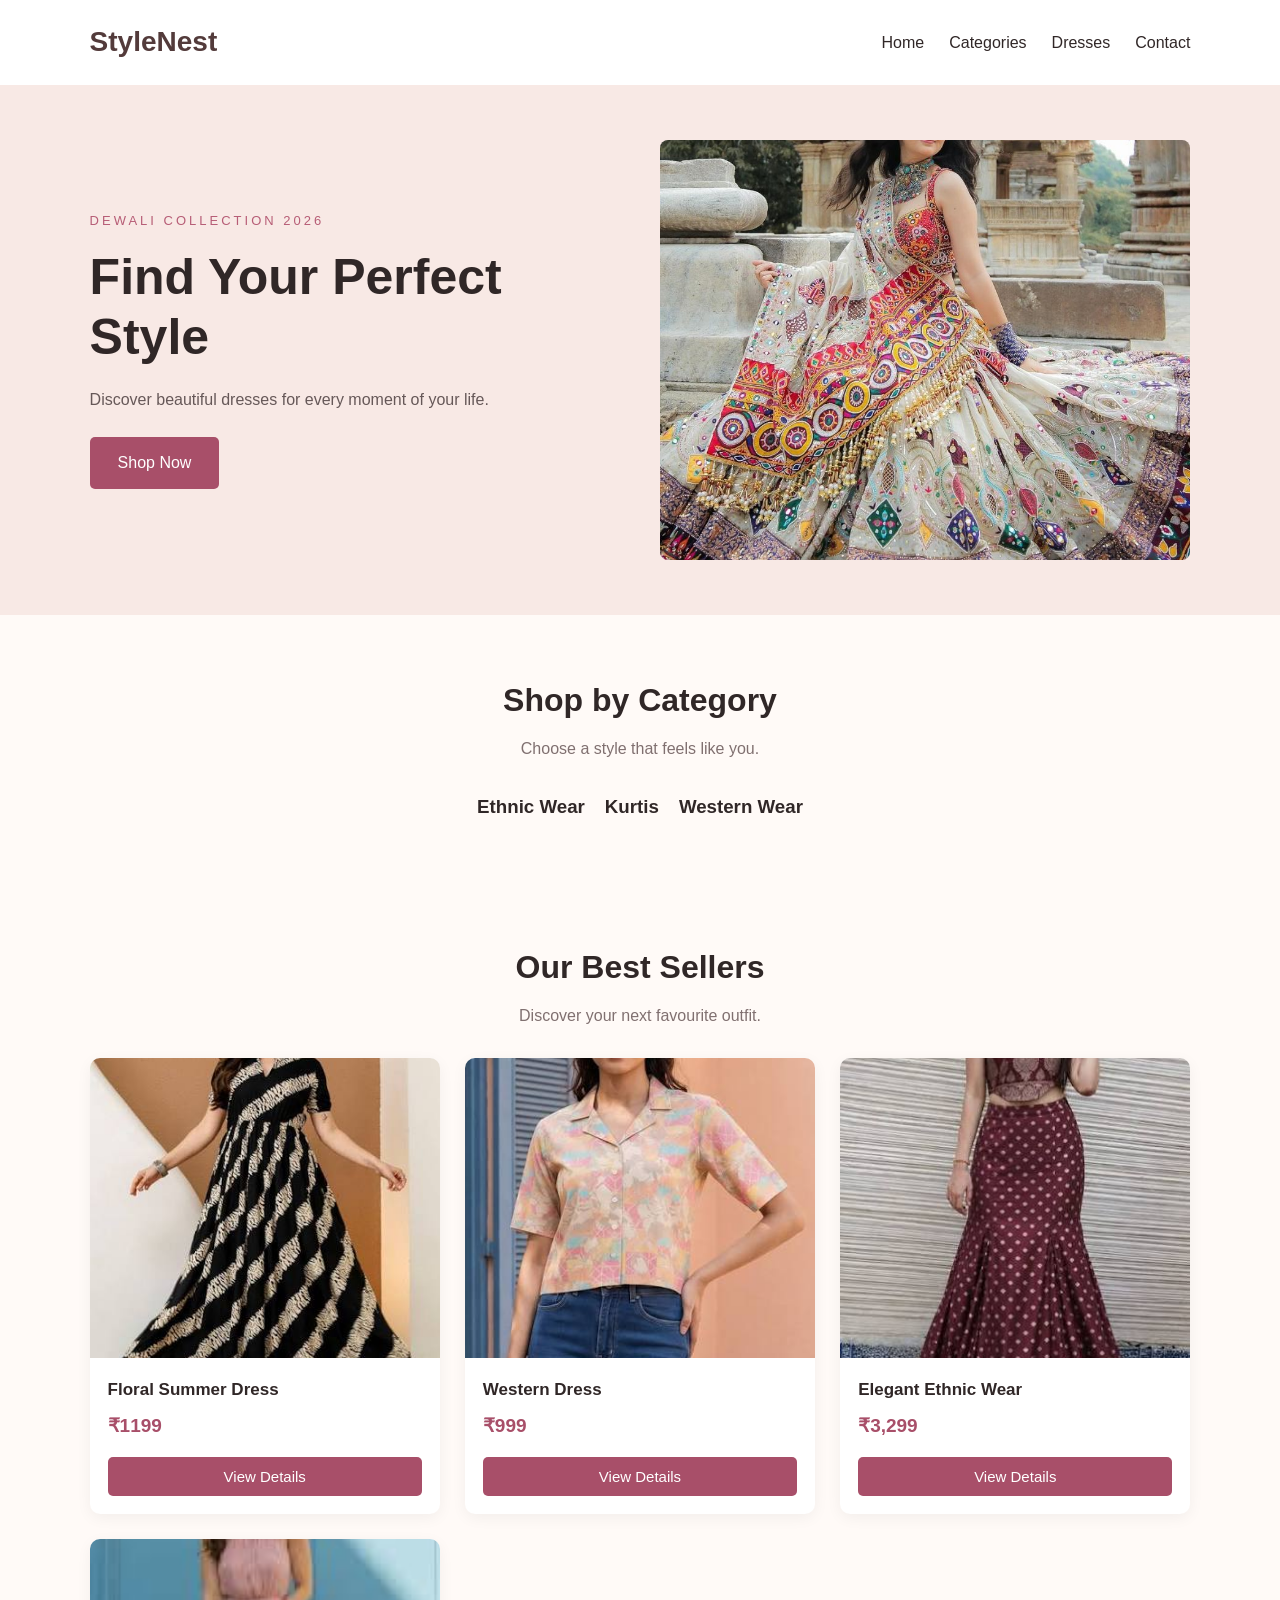
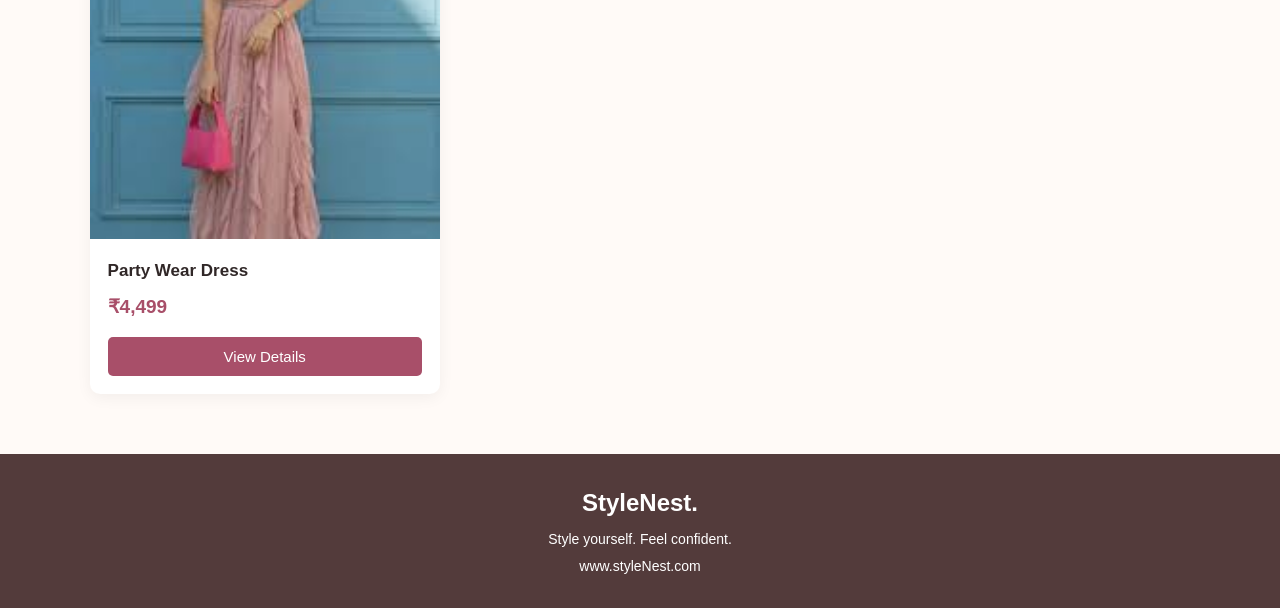
==== index.html @ 98190df2 "Initial Style Nest project" ====
<!DOCTYPE html>
<html lang="en">

<head>
    <meta charset="UTF-8">

    <meta name="viewport" content="width=device-width, initial-scale=1.0">

    <title>StyleNest | Women's Fashion</title>

    <link rel="stylesheet" href="style.css">
</head>

<body>

   
    <header>
        <nav class="navbar">

            <h2 class="logo">StyleNest</h2>

            <ul class="nav-links">
                <li><a href="#home">Home</a></li>
                <li><a href="#categories">Categories</a></li>
                <li><a href="#products">Dresses</a></li>
                <li><a href="#contact">Contact</a></li>
            </ul>

           

        </nav>
    </header>


   
    <section class="hero" id="home">

        <div class="hero-content">

            <p class="subtitle">DEWALI COLLECTION 2026</p>

            <h1>Find Your Perfect Style</h1>

            <p>
                Discover beautiful dresses for every
                moment of your life.
            </p>

            <a href="#products" class="shop-btn">
                Shop Now
            </a>

        </div>

        <div class="hero-image">

            <img
                src="images/homeimg.jpg"
                alt="Women's Fashion Collection">

        </div>

    </section>


    
    <section class="categories" id="categories">

        <h2>Shop by Category</h2>

        <p class="section-desc">
            Choose a style that feels like you.
        </p>

        <div class="category-list">

            <div class="category1">
                <h3>Ethnic Wear</h3>
            </div>

            <div class="category2">
                <h3>Kurtis</h3>
            </div>

            <div class="category3">
                <h3>Western Wear</h3>
            </div>

        </div>

    </section>


   
    <section class="products" id="products">

        <h2>Our Best Sellers</h2>

        <p class="section-desc">
            Discover your next favourite outfit.
        </p>

        <div class="product-grid">

            <div class="product-card">

                <img
                    src="images/dress3.jpg"
                    alt="Floral Summer Dress">

                <div class="product-info">

                    <h3>Floral Summer Dress</h3>

                    <p class="price">₹1199</p>

                    <button class="add-btn">
                        View Details
                    </button>

                </div>
            </div>
            <div class="product-card">

                <img
                    src="images/dress4.jpg"
                    alt="Floral Summer Dress">

                <div class="product-info">

                    <h3>Western Dress</h3>

                    <p class="price">₹999</p>

                    <button class="add-btn">
                        View Details
                    </button>

                </div>


            </div>


            <div class="product-card">

                <img
                    src="images/dress1.jpg"    
                    alt="Elegant Ethnic Dress">

                <div class="product-info">

                    <h3>Elegant Ethnic Wear</h3>

                    <p class="price">₹3,299</p>

                    <button class="add-btn">
                        View Details
                    </button>

                </div>

            </div>


            <div class="product-card">

                <img
                    src="images/dress2.jpg"      
                    alt="Party Wear Dress">

                <div class="product-info">

                    <h3>Party Wear Dress</h3>

                    <p class="price">₹4,499</p>

                    <button class="add-btn">
                        View Details
                    </button>

                </div>

            </div>

        </div>

    </section>


   
    <footer id="contact">

        <h2>StyleNest.</h2>

        <p>Style yourself. Feel confident.</p>

       <p>www.styleNest.com</p>

    </footer>

</body>

</html>
---- style.css ----
/* STEP 1: Basic Settings */

* {
    margin: 0;
    padding: 0;
    box-sizing: border-box;
}

html {
    scroll-behavior: smooth;
}

body {
    font-family: Arial, sans-serif;
    background-color: #fffaf7;
    color: #302727;
    line-height: 1.6;
}


/* STEP 2: Navigation Bar */

.navbar {
    display: flex;
    justify-content: space-between;
    align-items: center;
    padding: 20px 7%;
    background-color: white;
}

.logo {
    font-size: 28px;
    color: #533b3b;
}

.logo span {
    color: #c66d83;
}

.nav-links {
    display: flex;
    list-style: none;
    gap: 25px;
}

.nav-links a {
    text-decoration: none;
    color: #302727;
}

.nav-links a:hover {
    color: #c66d83;
}

.cart-link {
    text-decoration: none;
    color: #533b3b;
    background-color: #f7e3e6;
    padding: 10px 15px;
    border-radius: 20px;
}


/* STEP 3: Hero Section */

.hero {
    display: flex;
    align-items: center;
    justify-content: space-between;
    gap: 40px;
    padding: 55px 7%;
    background-color: #f8e9e5;
}

.hero-content {
    flex: 1;
}

.subtitle {
    color: #b75d76;
    letter-spacing: 3px;
    font-size: 13px;
    margin-bottom: 15px;
}

.hero h1 {
    font-size: 50px;
    line-height: 1.2;
    margin-bottom: 20px;
}

.hero-content > p:not(.subtitle) {
    margin-bottom: 25px;
    color: #665858;
}

.hero-image {
    flex: 1;
}

.hero-image img {
    width: 100%;
    height: 420px;
    object-fit: cover;
    display: block;
    border-radius: 8px;
}

.shop-btn {
    display: inline-block;
    text-decoration: none;
    color: white;
    background-color: #a84f69;
    padding: 13px 28px;
    border-radius: 5px;
}

.shop-btn:hover {
    background-color: #80394f;
}


/* STEP 4: Categories */

.categories,
.products {
    padding: 60px 7%;
    text-align: center;
}

.categories h2,
.products h2 {
    font-size: 32px;
}

.section-desc {
    color: #807070;
    margin: 10px 0 30px;
}

.category-list {
    display: flex;
    justify-content: center;
    gap: 20px;
    flex-wrap: wrap;
}

.category-card {
    flex: 1;
    min-width: 150px;
    padding: 30px 15px;
    background-color: #f4e1df;
    color: #533b3b;
    border-radius: 8px;
}


/* STEP 5: Products */

.product-grid {
    display: grid;
    grid-template-columns: repeat(3, minmax(0, 1fr));
    gap: 25px;
    margin-top: 30px;
}

.product-card {
    background-color: white;
    border-radius: 10px;
    overflow: hidden;
    text-align: left;
    box-shadow: 0 4px 15px #0000000d;
    transition: transform 0.3s;
}

.product-card:hover {
    transform: translateY(-5px);
}

.product-card img {
    width: 100%;
    height: 300px;
    object-fit: cover;
    display: block;
}

.product-info {
    padding: 18px;
}

.product-info h3 {
    font-size: 17px;
}

.price {
    color: #a84f69;
    font-size: 19px;
    font-weight: bold;
    margin: 8px 0 15px;
}

.add-btn {
    width: 100%;
    padding: 11px;
    border: none;
    border-radius: 5px;
    color: white;
    background-color: #a84f69;
    cursor: pointer;
    font-size: 15px;
}

.add-btn:hover {
    background-color: #80394f;
}


/* STEP 6: Footer */

footer {
    background-color: #533b3b;
    color: white;
    text-align: center;
    padding: 30px 15px;
}

footer p {
    font-size: 14px;
    margin-top: 5px;
}


/* STEP 7: Mobile Responsive Design */

@media (max-width: 768px) {

    .navbar {
        flex-wrap: wrap;
        gap: 15px;
    }

    .nav-links {
        order: 3;
        width: 100%;
        justify-content: center;
        flex-wrap: wrap;
        gap: 15px;
    }

    .hero {
        flex-direction: column;
        text-align: center;
        padding: 40px 6%;
    }

    .hero h1 {
        font-size: 38px;
    }

    .hero-image {
        width: 100%;
    }

    .hero-image img {
        height: 350px;
    }

    .product-grid {
        grid-template-columns: repeat(2, minmax(0, 1fr));
        gap: 15px;
    }

    .product-card img {
        height: 230px;
    }
}

@media (max-width: 480px) {

    .product-grid {
        grid-template-columns: 1fr;
    }

    .product-card img {
        height: 320px;
    }

    .categories,
    .products {
        padding: 40px 5%;
    }

    .categories h2,
    .products h2 {
        font-size: 26px;
    }
}
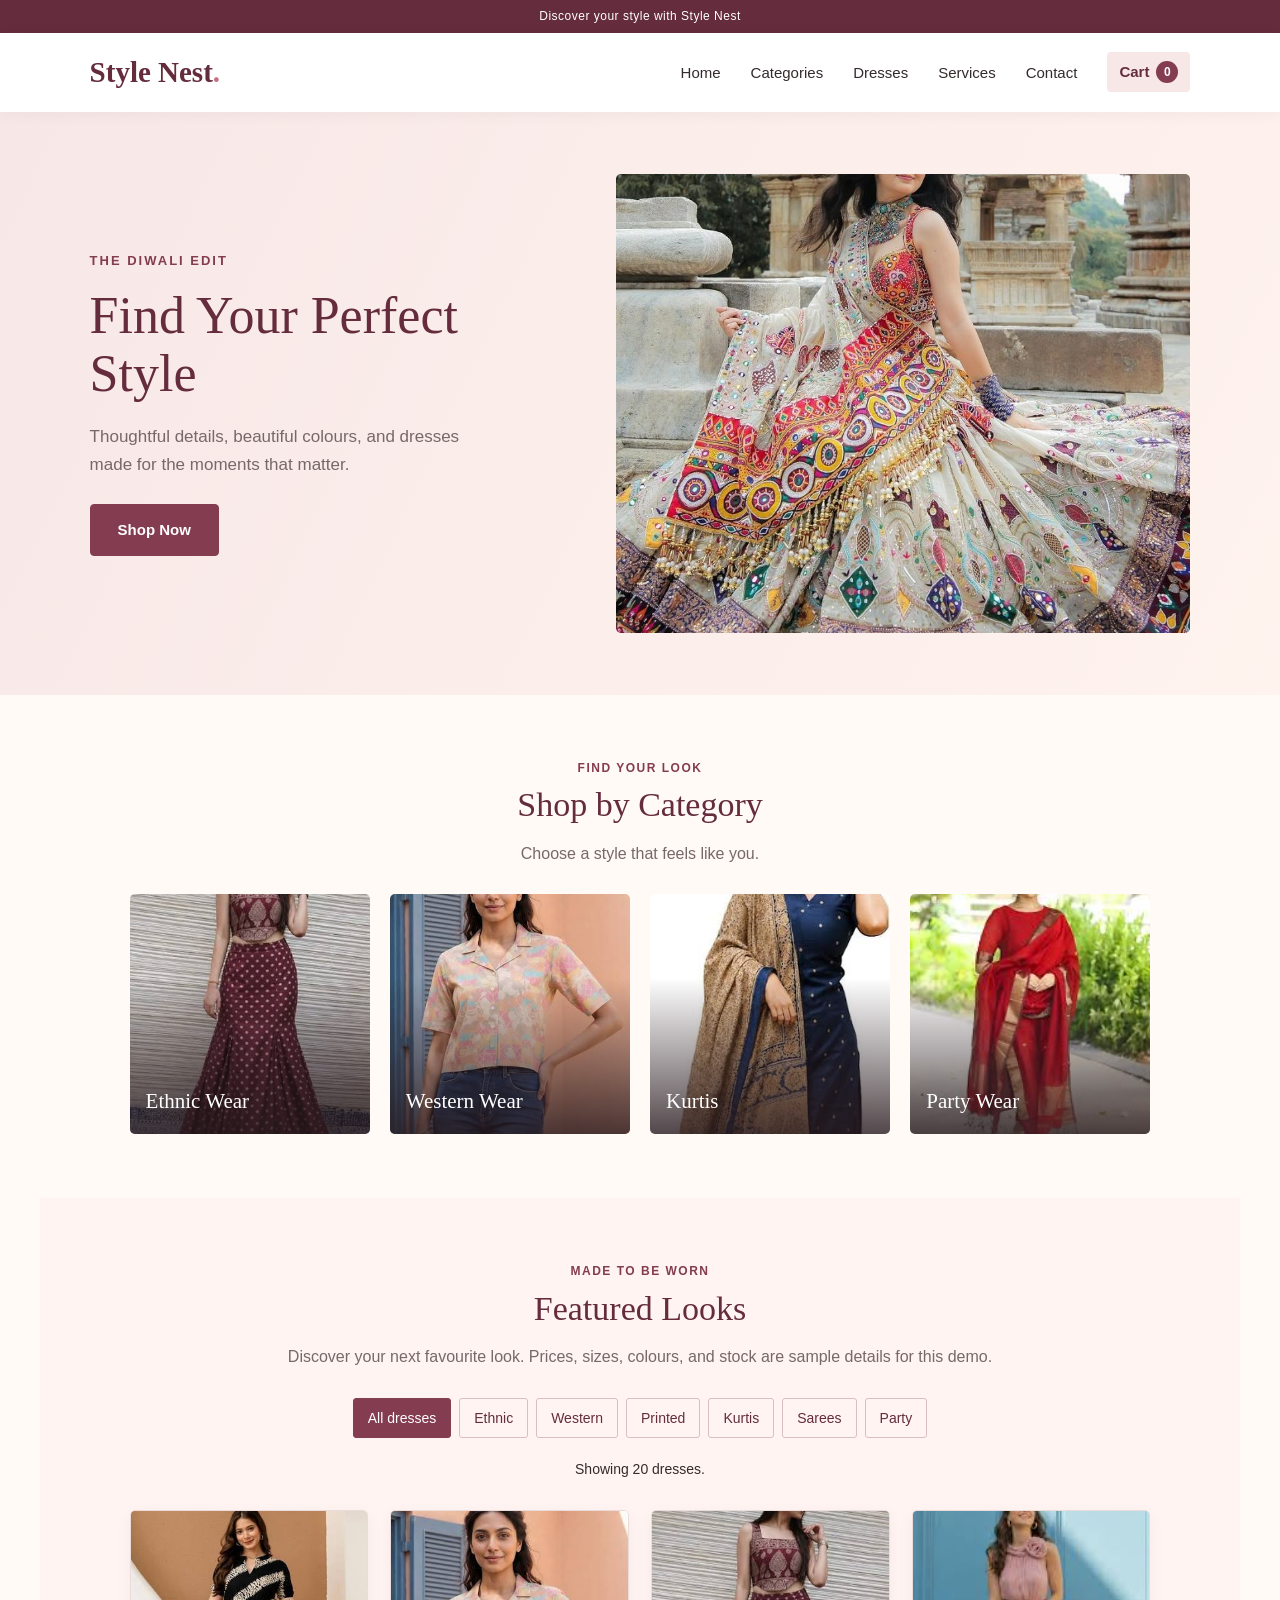
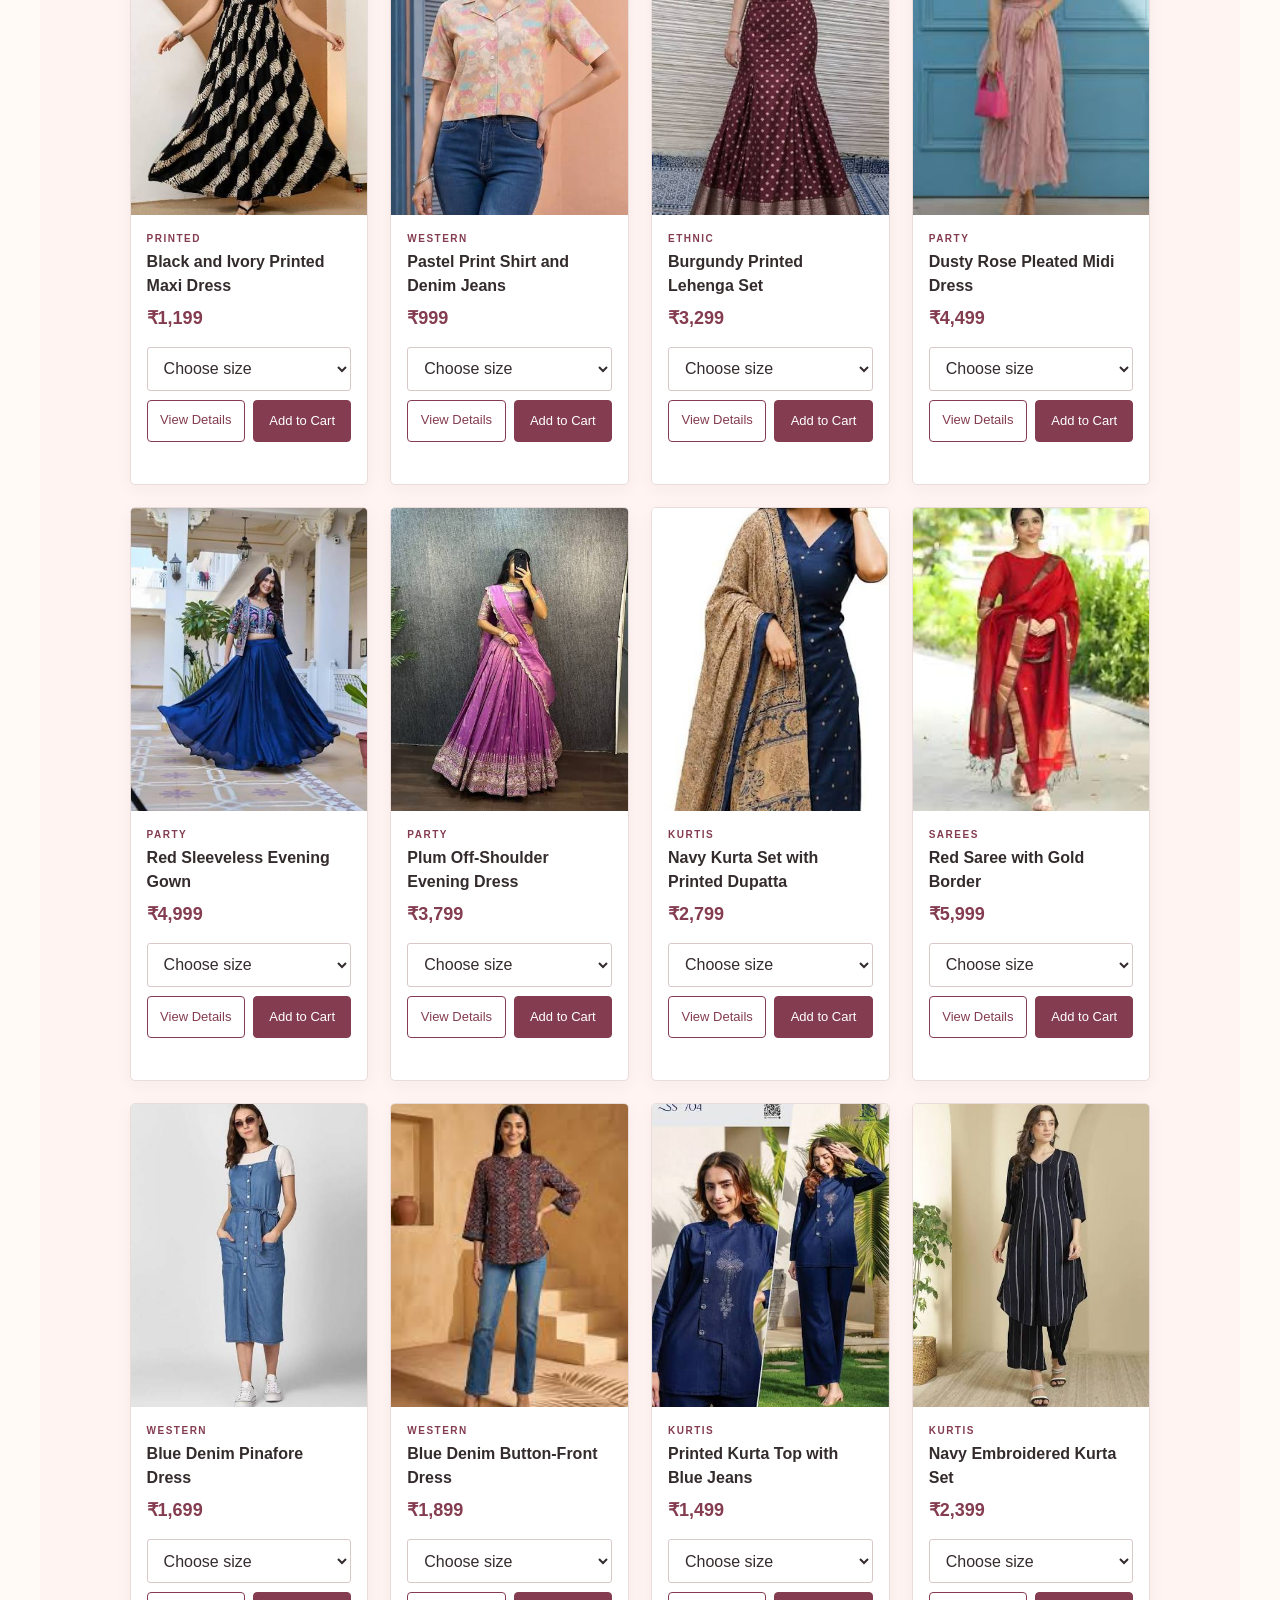
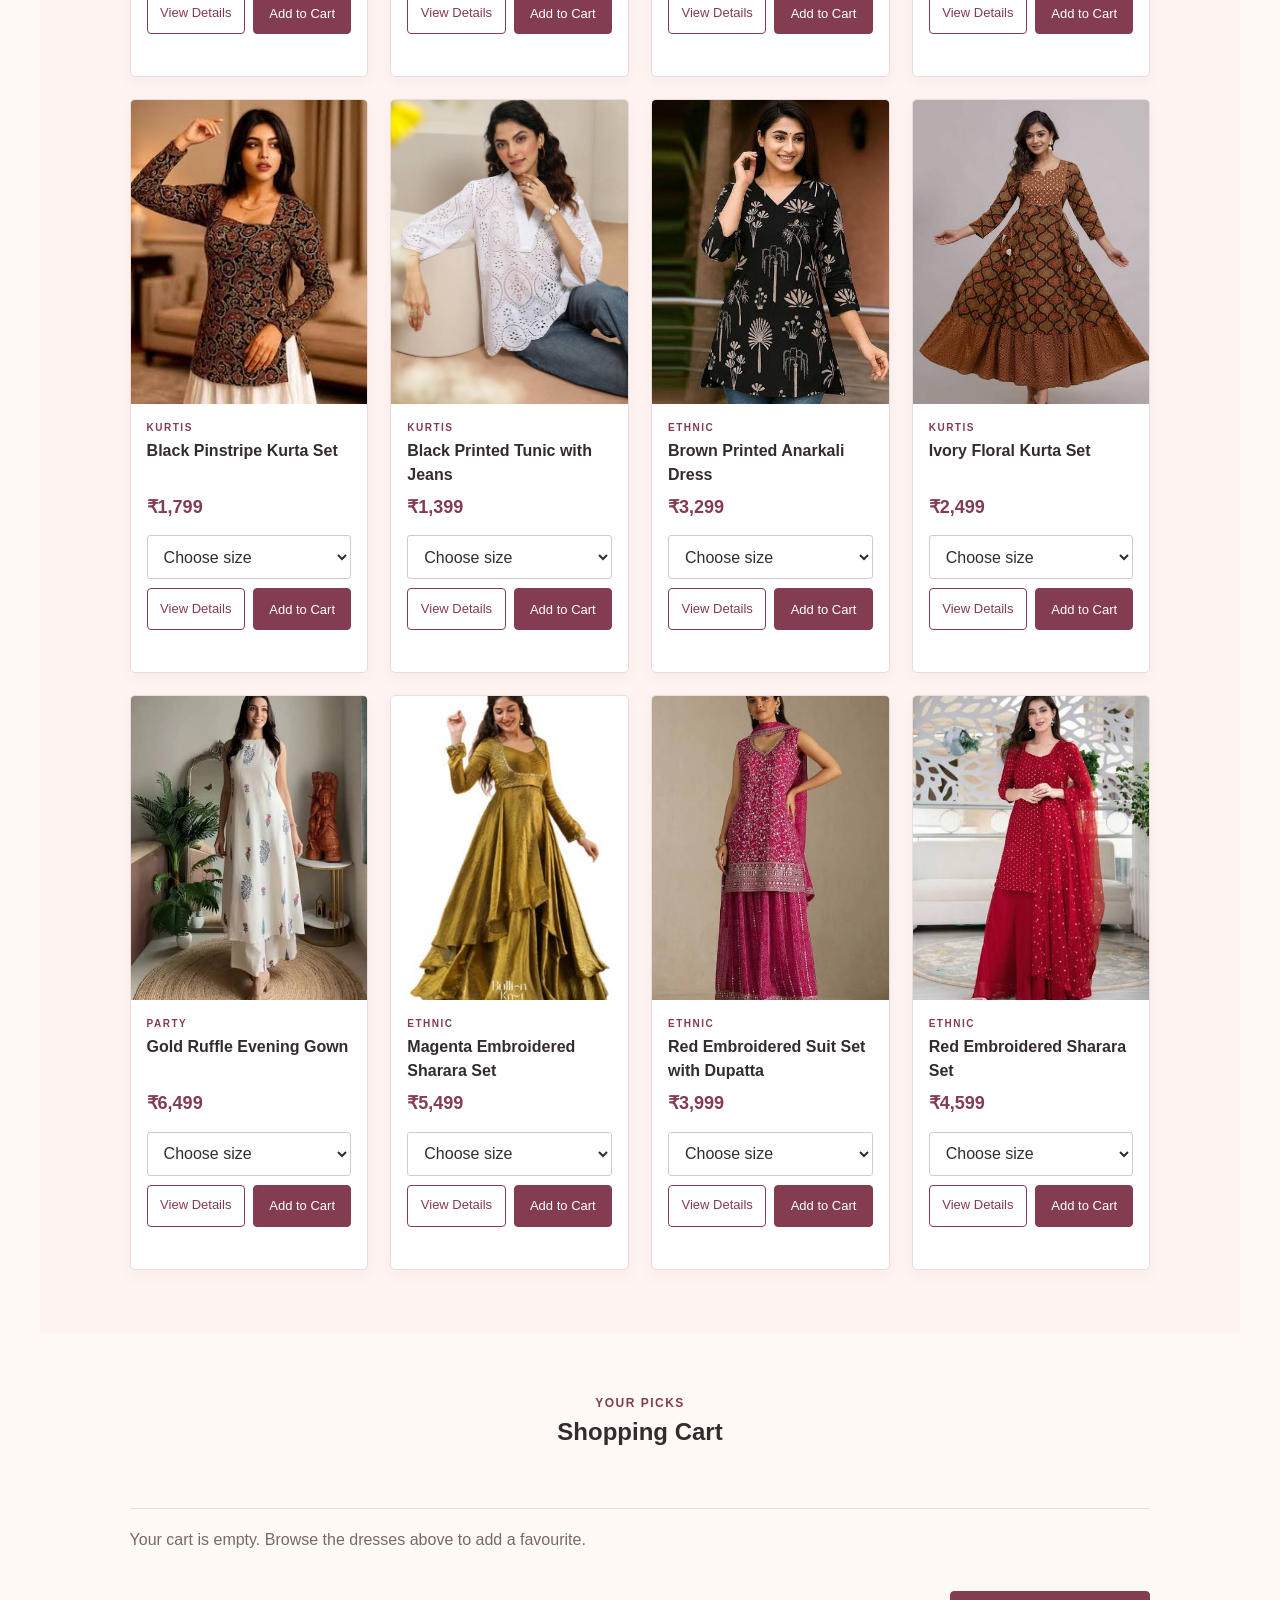
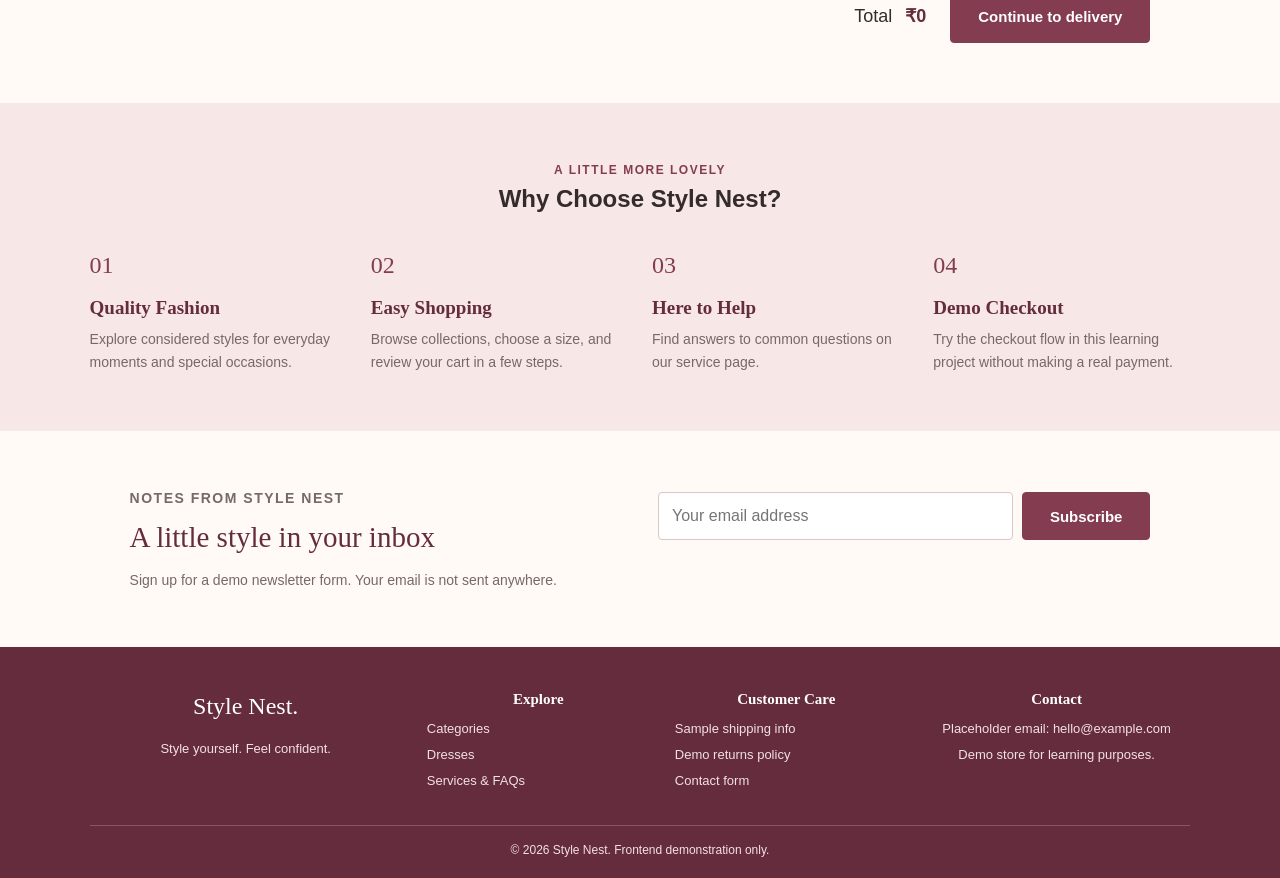
==== commit 51ad3ac4: "Update Style Nest website" ====
--- a/index.html
+++ b/index.html
@@ -7,199 +7,144 @@
 
     <meta name="viewport" content="width=device-width, initial-scale=1.0">
 
-    <title>StyleNest | Women's Fashion</title>
+    <meta name="description" content="Discover dresses and everyday fashion at Style Nest.">
+    <title>Style Nest | Women's Fashion</title>
 
     <link rel="stylesheet" href="style.css">
 </head>
 
 <body>
+    <div class="announcement">Discover your style with Style Nest</div>
 
-   
-    <header>
-        <nav class="navbar">
-
-            <h2 class="logo">StyleNest</h2>
-
-            <ul class="nav-links">
-                <li><a href="#home">Home</a></li>
-                <li><a href="#categories">Categories</a></li>
-                <li><a href="#products">Dresses</a></li>
-                <li><a href="#contact">Contact</a></li>
+    <header class="site-header">
+        <nav class="navbar" aria-label="Main navigation">
+            <a class="logo" href="index.html#home">Style Nest<span>.</span></a>
+            <button class="menu-toggle" type="button" aria-label="Open navigation menu" aria-expanded="false" aria-controls="main-menu">
+                <span></span><span></span><span></span>
+            </button>
+            <ul class="nav-links" id="main-menu">
+                <li><a href="index.html#home">Home</a></li>
+                <li><a href="index.html#categories">Categories</a></li>
+                <li><a href="index.html#products">Dresses</a></li>
+                <li><a href="service.html">Services</a></li>
+                <li><a href="index.html#contact">Contact</a></li>
+                <li><a class="cart-link" href="index.html#cart" aria-label="Shopping cart, 0 items">Cart <span class="cart-count" data-cart-count>0</span></a></li>
             </ul>
-
-           
-
         </nav>
     </header>
 
+    <main>
+        <section class="hero" id="home">
+            <div class="hero-content">
+                <p class="subtitle">THE DIWALI EDIT</p>
+                <h1>Find Your Perfect Style</h1>
+                <p>Thoughtful details, beautiful colours, and dresses made for the moments that matter.</p>
+                <a href="#products" class="shop-btn">Shop Now</a>
+            </div>
+            <div class="hero-image">
+                <img src="images/homeimg.jpg" alt="A look from the Style Nest fashion collection">
+            </div>
+        </section>
 
-   
-    <section class="hero" id="home">
+        <section class="categories section-wrap" id="categories">
+            <div class="section-heading">
+                <p class="eyebrow">FIND YOUR LOOK</p>
+                <h2>Shop by Category</h2>
+                <p class="section-desc">Choose a style that feels like you.</p>
+            </div>
+            <div class="category-list">
+                <a class="category-card" href="#products" data-category-filter="ethnic">
+                    <img src="images/dress1.jpg" alt="Ethnic fashion">
+                    <span class="category-name">Ethnic Wear</span>
+                </a>
+                <a class="category-card" href="#products" data-category-filter="western">
+                    <img src="images/dress4.jpg" alt="Pastel printed shirt and blue jeans">
+                    <span class="category-name">Western Wear</span>
+                </a>
+                <a class="category-card" href="#products" data-category-filter="kurtis">
+                    <img src="images/dress7.jpg" alt="Navy kurta set with a beige printed dupatta">
+                    <span class="category-name">Kurtis</span>
+                </a>
+                <a class="category-card" href="#products" data-category-filter="party">
+                    <img src="images/dress8.jpg" alt="Red saree with a gold border">
+                    <span class="category-name">Party Wear</span>
+                </a>
+            </div>
+        </section>
 
-        <div class="hero-content">
+        <section class="products section-wrap" id="products">
+            <div class="section-heading">
+                <p class="eyebrow">MADE TO BE WORN</p>
+                <h2>Featured Looks</h2>
+                <p class="section-desc">Discover your next favourite look. Prices, sizes, colours, and stock are sample details for this demo.</p>
+            </div>
+            <div class="filter-list" aria-label="Filter dresses by category">
+                <button class="filter-button is-active" type="button" data-product-filter="all" aria-pressed="true">All dresses</button>
+                <button class="filter-button" type="button" data-product-filter="ethnic" aria-pressed="false">Ethnic</button>
+                <button class="filter-button" type="button" data-product-filter="western" aria-pressed="false">Western</button>
+                <button class="filter-button" type="button" data-product-filter="printed" aria-pressed="false">Printed</button>
+                <button class="filter-button" type="button" data-product-filter="kurtis" aria-pressed="false">Kurtis</button>
+                <button class="filter-button" type="button" data-product-filter="saree" aria-pressed="false">Sarees</button>
+                <button class="filter-button" type="button" data-product-filter="party" aria-pressed="false">Party</button>
+            </div>
+            <p class="status-message" id="product-status" aria-live="polite"></p>
+            <div class="product-grid" id="product-grid"></div>
+        </section>
 
-            <p class="subtitle">DEWALI COLLECTION 2026</p>
+        <section class="cart-section section-wrap" id="cart">
+            <div class="section-heading">
+                <p class="eyebrow">YOUR PICKS</p>
+                <h2>Shopping Cart</h2>
+            </div>
+            <p class="status-message" id="cart-status" aria-live="polite"></p>
+            <div id="cart-items" class="cart-items" aria-live="polite"></div>
+            <div class="cart-summary">
+                <p class="cart-total">Total <strong id="cart-total">₹0</strong></p>
+                <a class="shop-btn" id="checkout-link" href="purchase-details.html">Continue to delivery</a>
+            </div>
+        </section>
 
-            <h1>Find Your Perfect Style</h1>
-
-            <p>
-                Discover beautiful dresses for every
-                moment of your life.
-            </p>
-
-            <a href="#products" class="shop-btn">
-                Shop Now
-            </a>
-
-        </div>
-
-        <div class="hero-image">
-
-            <img
-                src="images/homeimg.jpg"
-                alt="Women's Fashion Collection">
-
-        </div>
-
-    </section>
-
-
-    
-    <section class="categories" id="categories">
-
-        <h2>Shop by Category</h2>
-
-        <p class="section-desc">
-            Choose a style that feels like you.
-        </p>
-
-        <div class="category-list">
-
-            <div class="category1">
-                <h3>Ethnic Wear</h3>
-            </div>
-
-            <div class="category2">
-                <h3>Kurtis</h3>
-            </div>
-
-            <div class="category3">
-                <h3>Western Wear</h3>
-            </div>
-
-        </div>
-
-    </section>
-
-
-   
-    <section class="products" id="products">
-
-        <h2>Our Best Sellers</h2>
-
-        <p class="section-desc">
-            Discover your next favourite outfit.
-        </p>
-
-        <div class="product-grid">
-
-            <div class="product-card">
-
-                <img
-                    src="images/dress3.jpg"
-                    alt="Floral Summer Dress">
-
-                <div class="product-info">
-
-                    <h3>Floral Summer Dress</h3>
-
-                    <p class="price">₹1199</p>
-
-                    <button class="add-btn">
-                        View Details
-                    </button>
-
+        <section class="benefits-section">
+            <div class="section-wrap">
+                <div class="section-heading">
+                    <p class="eyebrow">A LITTLE MORE LOVELY</p>
+                    <h2>Why Choose Style Nest?</h2>
+                </div>
+                <div class="benefit-grid">
+                    <article class="benefit-item"><span class="benefit-mark">01</span><h3>Quality Fashion</h3><p>Explore considered styles for everyday moments and special occasions.</p></article>
+                    <article class="benefit-item"><span class="benefit-mark">02</span><h3>Easy Shopping</h3><p>Browse collections, choose a size, and review your cart in a few steps.</p></article>
+                    <article class="benefit-item"><span class="benefit-mark">03</span><h3>Here to Help</h3><p>Find answers to common questions on our service page.</p></article>
+                    <article class="benefit-item"><span class="benefit-mark">04</span><h3>Demo Checkout</h3><p>Try the checkout flow in this learning project without making a real payment.</p></article>
                 </div>
             </div>
-            <div class="product-card">
+        </section>
 
-                <img
-                    src="images/dress4.jpg"
-                    alt="Floral Summer Dress">
+        <section class="newsletter-section section-wrap" id="newsletter">
+            <div>
+                <p class="eyebrow">NOTES FROM STYLE NEST</p>
+                <h2>A little style in your inbox</h2>
+                <p>Sign up for a demo newsletter form. Your email is not sent anywhere.</p>
+            </div>
+            <form id="newsletter-form" class="newsletter-form" novalidate>
+                <label class="visually-hidden" for="newsletter-email">Email address</label>
+                <input id="newsletter-email" name="email" type="email" placeholder="Your email address" required>
+                <button class="shop-btn" type="submit">Subscribe</button>
+                <p class="form-message" id="newsletter-message" aria-live="polite"></p>
+            </form>
+        </section>
+    </main>
 
-                <div class="product-info">
-
-                    <h3>Western Dress</h3>
-
-                    <p class="price">₹999</p>
-
-                    <button class="add-btn">
-                        View Details
-                    </button>
-
-                </div>
-
-
-            </div>
-
-
-            <div class="product-card">
-
-                <img
-                    src="images/dress1.jpg"    
-                    alt="Elegant Ethnic Dress">
-
-                <div class="product-info">
-
-                    <h3>Elegant Ethnic Wear</h3>
-
-                    <p class="price">₹3,299</p>
-
-                    <button class="add-btn">
-                        View Details
-                    </button>
-
-                </div>
-
-            </div>
-
-
-            <div class="product-card">
-
-                <img
-                    src="images/dress2.jpg"      
-                    alt="Party Wear Dress">
-
-                <div class="product-info">
-
-                    <h3>Party Wear Dress</h3>
-
-                    <p class="price">₹4,499</p>
-
-                    <button class="add-btn">
-                        View Details
-                    </button>
-
-                </div>
-
-            </div>
-
+    <footer class="site-footer" id="contact">
+        <div class="footer-grid">
+            <div><a class="footer-logo" href="index.html#home">Style Nest.</a><p>Style yourself. Feel confident.</p></div>
+            <div><h2>Explore</h2><a href="index.html#categories">Categories</a><a href="index.html#products">Dresses</a><a href="service.html">Services & FAQs</a></div>
+            <div><h2>Customer Care</h2><a href="service.html#shipping">Sample shipping info</a><a href="service.html#returns">Demo returns policy</a><a href="service.html#contact-form">Contact form</a></div>
+            <div><h2>Contact</h2><p>Placeholder email: hello@example.com</p><p>Demo store for learning purposes.</p></div>
         </div>
-
-    </section>
-
-
-   
-    <footer id="contact">
-
-        <h2>StyleNest.</h2>
-
-        <p>Style yourself. Feel confident.</p>
-
-       <p>www.styleNest.com</p>
-
+        <p class="copyright">&copy; 2026 Style Nest. Frontend demonstration only.</p>
     </footer>
 
+    <script src="script.js" defer></script>
 </body>
 
 </html>
--- a/style.css
+++ b/style.css
@@ -1,5 +1,16 @@
 
 /* STEP 1: Basic Settings */
+
+:root {
+    --cream: #fffaf5;
+    --soft-pink: #f7e8e7;
+    --light-pink: #f2d8da;
+    --dark-rose: #843c50;
+    --deep-rose: #642c3d;
+    --text: #342b2c;
+    --muted: #77686a;
+    --white: #ffffff;
+}
 
 * {
     margin: 0;
@@ -13,25 +24,40 @@
 
 body {
     font-family: Arial, sans-serif;
-    background-color: #fffaf7;
-    color: #302727;
+    background-color: var(--cream);
+    color: var(--text);
     line-height: 1.6;
 }
 
+a {
+    color: inherit;
+}
 
 /* STEP 2: Navigation Bar */
+
+header {
+    position: sticky;
+    top: 0;
+    z-index: 10;
+    background-color: var(--white);
+    box-shadow: 0 2px 14px #342b2c0d;
+}
 
 .navbar {
     display: flex;
     justify-content: space-between;
     align-items: center;
-    padding: 20px 7%;
-    background-color: white;
+    gap: 28px;
+    padding: 16px 7%;
 }
 
 .logo {
-    font-size: 28px;
-    color: #533b3b;
+    color: var(--deep-rose);
+    font-family: Georgia, serif;
+    font-size: 29px;
+    font-weight: bold;
+    text-decoration: none;
+    white-space: nowrap;
 }
 
 .logo span {
@@ -40,204 +66,314 @@
 
 .nav-links {
     display: flex;
+    align-items: center;
     list-style: none;
-    gap: 25px;
+    gap: 30px;
 }
 
 .nav-links a {
+    color: var(--text);
+    font-size: 15px;
     text-decoration: none;
-    color: #302727;
-}
-
-.nav-links a:hover {
-    color: #c66d83;
-}
-
-.cart-link {
+    transition: color 0.2s ease;
+}
+
+.nav-links a:hover,
+.nav-links a:focus-visible {
+    color: var(--dark-rose);
+}
+
+.nav-shop {
+    padding: 10px 17px;
+    border: 1px solid var(--dark-rose);
+    border-radius: 4px;
+    color: var(--dark-rose);
+    font-size: 14px;
     text-decoration: none;
-    color: #533b3b;
-    background-color: #f7e3e6;
-    padding: 10px 15px;
-    border-radius: 20px;
-}
-
+    transition: background-color 0.2s ease, color 0.2s ease;
+    white-space: nowrap;
+}
+
+.nav-shop:hover,
+.nav-shop:focus-visible {
+    background-color: var(--dark-rose);
+    color: var(--white);
+}
+
+a:focus-visible,
+button:focus-visible {
+    outline: 3px solid #c66d83;
+    outline-offset: 3px;
+}
 
 /* STEP 3: Hero Section */
 
 .hero {
-    display: flex;
+    display: grid;
+    grid-template-columns: 0.9fr 1.1fr;
     align-items: center;
-    justify-content: space-between;
-    gap: 40px;
-    padding: 55px 7%;
-    background-color: #f8e9e5;
+    gap: 56px;
+    padding: 62px 7%;
+    background: linear-gradient(115deg, var(--soft-pink), #fff3ee);
 }
 
 .hero-content {
-    flex: 1;
+    max-width: 500px;
 }
 
 .subtitle {
-    color: #b75d76;
-    letter-spacing: 3px;
+    color: var(--dark-rose);
     font-size: 13px;
+    font-weight: bold;
+    letter-spacing: 2px;
     margin-bottom: 15px;
 }
 
 .hero h1 {
-    font-size: 50px;
-    line-height: 1.2;
+    color: var(--deep-rose);
+    font-family: Georgia, serif;
+    font-size: 52px;
+    font-weight: normal;
+    line-height: 1.12;
     margin-bottom: 20px;
 }
 
 .hero-content > p:not(.subtitle) {
-    margin-bottom: 25px;
-    color: #665858;
-}
-
-.hero-image {
-    flex: 1;
+    max-width: 390px;
+    margin-bottom: 26px;
+    color: var(--muted);
+    font-size: 17px;
 }
 
 .hero-image img {
     width: 100%;
-    height: 420px;
+    aspect-ratio: 1.25 / 1;
     object-fit: cover;
     display: block;
-    border-radius: 8px;
+    border-radius: 5px;
 }
 
 .shop-btn {
     display: inline-block;
+    padding: 13px 27px;
+    border: 1px solid var(--dark-rose);
+    border-radius: 4px;
+    color: var(--white);
+    background-color: var(--dark-rose);
+    font-size: 15px;
+    font-weight: bold;
     text-decoration: none;
-    color: white;
-    background-color: #a84f69;
-    padding: 13px 28px;
-    border-radius: 5px;
+    transition: background-color 0.2s ease, transform 0.2s ease;
 }
 
 .shop-btn:hover {
-    background-color: #80394f;
-}
-
+    background-color: var(--deep-rose);
+    transform: translateY(-2px);
+}
 
 /* STEP 4: Categories */
 
 .categories,
 .products {
-    padding: 60px 7%;
+    padding: 64px 7%;
     text-align: center;
 }
 
 .categories h2,
 .products h2 {
-    font-size: 32px;
+    color: var(--deep-rose);
+    font-family: Georgia, serif;
+    font-size: 34px;
+    font-weight: normal;
 }
 
 .section-desc {
-    color: #807070;
-    margin: 10px 0 30px;
+    margin: 8px 0 30px;
+    color: var(--muted);
 }
 
 .category-list {
-    display: flex;
-    justify-content: center;
+    display: grid;
+    grid-template-columns: repeat(3, minmax(0, 1fr));
     gap: 20px;
-    flex-wrap: wrap;
 }
 
 .category-card {
-    flex: 1;
-    min-width: 150px;
-    padding: 30px 15px;
-    background-color: #f4e1df;
-    color: #533b3b;
-    border-radius: 8px;
-}
-
+    position: relative;
+    display: block;
+    min-height: 240px;
+    overflow: hidden;
+    border-radius: 5px;
+    background-color: var(--light-pink);
+    text-align: left;
+    text-decoration: none;
+}
+
+.category-card::after {
+    position: absolute;
+    inset: 35% 0 0;
+    background: linear-gradient(transparent, #27191dcc);
+    content: "";
+}
+
+.category-card img {
+    width: 100%;
+    height: 240px;
+    display: block;
+    object-fit: cover;
+    transition: transform 0.35s ease;
+}
+
+.category-card:hover img {
+    transform: scale(1.04);
+}
+
+.category-card h3 {
+    position: absolute;
+    z-index: 1;
+    right: 20px;
+    bottom: 17px;
+    left: 20px;
+    color: var(--white);
+    font-family: Georgia, serif;
+    font-size: 23px;
+    font-weight: normal;
+}
 
 /* STEP 5: Products */
 
+.products {
+    background-color: #fff4f1;
+}
+
 .product-grid {
     display: grid;
-    grid-template-columns: repeat(3, minmax(0, 1fr));
-    gap: 25px;
+    grid-template-columns: repeat(4, minmax(0, 1fr));
+    gap: 22px;
     margin-top: 30px;
+    text-align: left;
 }
 
 .product-card {
-    background-color: white;
-    border-radius: 10px;
     overflow: hidden;
-    text-align: left;
-    box-shadow: 0 4px 15px #0000000d;
-    transition: transform 0.3s;
+    border: 1px solid #eadcda;
+    border-radius: 5px;
+    background-color: var(--white);
+    box-shadow: 0 5px 18px #342b2c0b;
+    transition: transform 0.25s ease, box-shadow 0.25s ease;
 }
 
 .product-card:hover {
-    transform: translateY(-5px);
+    transform: translateY(-4px);
+    box-shadow: 0 10px 24px #342b2c17;
 }
 
 .product-card img {
     width: 100%;
-    height: 300px;
+    aspect-ratio: 0.78 / 1;
+    display: block;
     object-fit: cover;
-    display: block;
+    background-color: var(--soft-pink);
 }
 
 .product-info {
-    padding: 18px;
+    padding: 16px;
 }
 
 .product-info h3 {
-    font-size: 17px;
+    min-height: 48px;
+    color: var(--text);
+    font-size: 16px;
+    line-height: 1.5;
 }
 
 .price {
-    color: #a84f69;
-    font-size: 19px;
+    margin: 6px 0 14px;
+    color: var(--dark-rose);
+    font-size: 18px;
     font-weight: bold;
-    margin: 8px 0 15px;
 }
 
 .add-btn {
     width: 100%;
     padding: 11px;
-    border: none;
-    border-radius: 5px;
-    color: white;
-    background-color: #a84f69;
+    border: 1px solid var(--dark-rose);
+    border-radius: 4px;
+    color: var(--white);
+    background-color: var(--dark-rose);
     cursor: pointer;
-    font-size: 15px;
+    font-size: 14px;
+    transition: background-color 0.2s ease;
 }
 
 .add-btn:hover {
-    background-color: #80394f;
-}
-
+    background-color: var(--deep-rose);
+}
 
 /* STEP 6: Footer */
 
 footer {
-    background-color: #533b3b;
-    color: white;
+    padding: 32px 15px;
+    color: var(--white);
+    background-color: var(--deep-rose);
     text-align: center;
-    padding: 30px 15px;
+}
+
+footer h2 {
+    font-family: Georgia, serif;
+    font-size: 25px;
 }
 
 footer p {
+    margin-top: 5px;
+    color: #f3e1e2;
     font-size: 14px;
-    margin-top: 5px;
-}
-
-
-/* STEP 7: Mobile Responsive Design */
-
-@media (max-width: 768px) {
-
+}
+
+/* STEP 7: Tablet and Mobile Layouts */
+
+@media (max-width: 900px) {
     .navbar {
+        padding-right: 5%;
+        padding-left: 5%;
+    }
+
+    .nav-links {
+        gap: 18px;
+    }
+
+    .hero {
+        gap: 32px;
+        padding-right: 5%;
+        padding-left: 5%;
+    }
+
+    .hero h1 {
+        font-size: 44px;
+    }
+
+    .categories,
+    .products {
+        padding-right: 5%;
+        padding-left: 5%;
+    }
+
+    .product-grid {
+        grid-template-columns: repeat(2, minmax(0, 1fr));
+    }
+}
+
+@media (max-width: 640px) {
+    .navbar {
+        justify-content: center;
         flex-wrap: wrap;
-        gap: 15px;
+        gap: 12px 20px;
+        padding-top: 13px;
+        padding-bottom: 13px;
+    }
+
+    .logo {
+        font-size: 26px;
     }
 
     .nav-links {
@@ -245,54 +381,1061 @@
         width: 100%;
         justify-content: center;
         flex-wrap: wrap;
-        gap: 15px;
+        gap: 10px 20px;
+    }
+
+    .nav-links a {
+        font-size: 14px;
+    }
+
+    .nav-shop {
+        padding: 8px 12px;
+        font-size: 13px;
     }
 
     .hero {
-        flex-direction: column;
+        grid-template-columns: 1fr;
+        gap: 30px;
+        padding: 42px 6%;
         text-align: center;
-        padding: 40px 6%;
+    }
+
+    .hero-content {
+        margin: 0 auto;
     }
 
     .hero h1 {
-        font-size: 38px;
-    }
-
-    .hero-image {
-        width: 100%;
+        font-size: 40px;
+    }
+
+    .hero-content > p:not(.subtitle) {
+        margin-right: auto;
+        margin-left: auto;
     }
 
     .hero-image img {
-        height: 350px;
+        aspect-ratio: 1.1 / 1;
+    }
+
+    .categories,
+    .products {
+        padding: 46px 6%;
+    }
+
+    .categories h2,
+    .products h2 {
+        font-size: 29px;
+    }
+
+    .category-list {
+        grid-template-columns: 1fr;
+        gap: 14px;
+    }
+
+    .category-card,
+    .category-card img {
+        height: 210px;
+        min-height: 210px;
     }
 
     .product-grid {
-        grid-template-columns: repeat(2, minmax(0, 1fr));
-        gap: 15px;
-    }
-
-    .product-card img {
-        height: 230px;
-    }
-}
-
-@media (max-width: 480px) {
-
+        gap: 14px;
+    }
+
+    .product-info {
+        padding: 12px;
+    }
+
+    .product-info h3 {
+        min-height: 45px;
+        font-size: 15px;
+    }
+
+    .price {
+        font-size: 17px;
+    }
+}
+
+@media (max-width: 360px) {
     .product-grid {
         grid-template-columns: 1fr;
     }
-
-    .product-card img {
-        height: 320px;
-    }
-
-    .categories,
-    .products {
-        padding: 40px 5%;
-    }
-
-    .categories h2,
-    .products h2 {
-        font-size: 26px;
+}
+
+/* Shared navigation and page sections */
+
+.announcement {
+    padding: 7px 16px;
+    color: var(--white);
+    background-color: var(--deep-rose);
+    font-size: 12px;
+    letter-spacing: 0.5px;
+    text-align: center;
+}
+
+.site-header .navbar {
+    position: relative;
+}
+
+.nav-links {
+    margin-left: auto;
+}
+
+.cart-link {
+    display: inline-flex;
+    align-items: center;
+    gap: 7px;
+    padding: 8px 12px;
+    border-radius: 4px;
+    color: var(--deep-rose) !important;
+    background-color: var(--soft-pink);
+    font-weight: bold;
+}
+
+.cart-count {
+    display: inline-grid;
+    min-width: 22px;
+    height: 22px;
+    padding: 0 5px;
+    border-radius: 50%;
+    color: var(--white);
+    background-color: var(--dark-rose);
+    font-size: 12px;
+    place-items: center;
+}
+
+.menu-toggle {
+    display: none;
+    width: 42px;
+    height: 40px;
+    padding: 9px;
+    border: 1px solid #eadcda;
+    border-radius: 4px;
+    background: var(--white);
+    cursor: pointer;
+}
+
+.menu-toggle span {
+    display: block;
+    width: 100%;
+    height: 2px;
+    margin: 4px 0;
+    background-color: var(--deep-rose);
+}
+
+.section-wrap {
+    width: min(1200px, 100%);
+    margin-right: auto;
+    margin-left: auto;
+}
+
+.section-heading {
+    margin: 0 auto 28px;
+    text-align: center;
+}
+
+.section-heading .section-desc {
+    margin-bottom: 0;
+}
+
+.eyebrow,
+.product-category {
+    color: var(--dark-rose);
+    font-size: 12px;
+    font-weight: bold;
+    letter-spacing: 1.5px;
+    text-transform: uppercase;
+}
+
+.category-list {
+    grid-template-columns: repeat(4, minmax(0, 1fr));
+}
+
+.category-name {
+    position: absolute;
+    z-index: 1;
+    right: 16px;
+    bottom: 16px;
+    left: 16px;
+    color: var(--white);
+    font-family: Georgia, serif;
+    font-size: 21px;
+}
+
+.filter-list {
+    display: flex;
+    justify-content: center;
+    flex-wrap: wrap;
+    gap: 8px;
+    margin-bottom: 20px;
+}
+
+.filter-button {
+    padding: 8px 14px;
+    border: 1px solid #d9bfc2;
+    border-radius: 3px;
+    color: var(--deep-rose);
+    background-color: transparent;
+    cursor: pointer;
+    font: inherit;
+    font-size: 14px;
+}
+
+.filter-button:hover,
+.filter-button.is-active {
+    border-color: var(--dark-rose);
+    color: var(--white);
+    background-color: var(--dark-rose);
+}
+
+.product-category {
+    margin-bottom: 3px;
+    font-size: 10px;
+}
+
+.quick-size,
+.form-field input,
+.form-field textarea,
+.stacked-form select,
+.stacked-form input {
+    width: 100%;
+    min-height: 44px;
+    padding: 10px 12px;
+    border: 1px solid #d8c8c8;
+    border-radius: 3px;
+    color: var(--text);
+    background: var(--white);
+    font: inherit;
+}
+
+.product-actions {
+    display: grid;
+    grid-template-columns: 1fr 1fr;
+    gap: 8px;
+    margin-top: 9px;
+}
+
+.details-button,
+.secondary-button {
+    display: inline-flex;
+    min-height: 42px;
+    align-items: center;
+    justify-content: center;
+    padding: 8px;
+    border: 1px solid var(--dark-rose);
+    border-radius: 4px;
+    color: var(--dark-rose);
+    background-color: var(--white);
+    cursor: pointer;
+    font: inherit;
+    font-size: 13px;
+    text-align: center;
+    text-decoration: none;
+}
+
+.details-button:hover,
+.secondary-button:hover {
+    color: var(--white);
+    background-color: var(--dark-rose);
+}
+
+.product-actions .add-btn {
+    min-height: 42px;
+    padding: 7px;
+    font-size: 13px;
+}
+
+.status-message,
+.inline-message,
+.form-message {
+    min-height: 1.5em;
+    margin: 8px 0;
+    font-size: 14px;
+}
+
+.inline-message {
+    margin-bottom: 0;
+    font-size: 12px;
+}
+
+.is-error {
+    color: #9c2438;
+}
+
+.is-success {
+    color: #286044;
+}
+
+.cart-section {
+    padding: 60px 7%;
+}
+
+.cart-items {
+    border-top: 1px solid #eadcda;
+}
+
+.cart-item {
+    display: flex;
+    align-items: center;
+    gap: 18px;
+    padding: 16px 0;
+    border-bottom: 1px solid #eadcda;
+    text-align: left;
+}
+
+.cart-item > img {
+    width: 76px;
+    height: 92px;
+    border-radius: 3px;
+    object-fit: cover;
+}
+
+.cart-item-info {
+    display: grid;
+    flex: 1;
+    gap: 3px;
+    color: var(--muted);
+    font-size: 13px;
+}
+
+.cart-item-info h3 {
+    color: var(--text);
+    font-size: 15px;
+}
+
+.quantity-control {
+    display: inline-flex;
+    align-items: center;
+    gap: 11px;
+}
+
+.quantity-control button {
+    width: 34px;
+    height: 34px;
+    border: 1px solid #d8c8c8;
+    border-radius: 3px;
+    color: var(--deep-rose);
+    background: var(--white);
+    cursor: pointer;
+    font-size: 18px;
+}
+
+.quantity-control button:disabled {
+    cursor: not-allowed;
+    opacity: 0.45;
+}
+
+.cart-item-total {
+    min-width: 90px;
+    text-align: right;
+}
+
+.remove-button {
+    padding: 7px 9px;
+    border: 0;
+    color: var(--dark-rose);
+    background: transparent;
+    cursor: pointer;
+    text-decoration: underline;
+}
+
+.cart-summary {
+    display: flex;
+    align-items: center;
+    justify-content: flex-end;
+    gap: 24px;
+    padding-top: 20px;
+}
+
+.cart-total {
+    font-size: 18px;
+}
+
+.cart-total strong {
+    margin-left: 8px;
+    color: var(--deep-rose);
+}
+
+.empty-message {
+    padding: 18px 0;
+    color: var(--muted);
+}
+
+.benefits-section {
+    padding: 58px 7%;
+    background-color: var(--soft-pink);
+}
+
+.benefit-grid {
+    display: grid;
+    grid-template-columns: repeat(4, minmax(0, 1fr));
+    gap: 24px;
+}
+
+.benefit-mark {
+    color: var(--dark-rose);
+    font-family: Georgia, serif;
+    font-size: 24px;
+}
+
+.benefit-item h3 {
+    margin: 8px 0 5px;
+    color: var(--deep-rose);
+    font-family: Georgia, serif;
+    font-size: 19px;
+}
+
+.benefit-item p,
+.newsletter-section p {
+    color: var(--muted);
+    font-size: 14px;
+}
+
+.newsletter-section {
+    display: grid;
+    grid-template-columns: 1fr 1fr;
+    align-items: center;
+    gap: 36px;
+    padding: 56px 7%;
+}
+
+.newsletter-section h2 {
+    margin: 5px 0 8px;
+    color: var(--deep-rose);
+    font-family: Georgia, serif;
+    font-size: 29px;
+    font-weight: normal;
+}
+
+.newsletter-form {
+    display: grid;
+    grid-template-columns: 1fr auto;
+    gap: 9px;
+}
+
+.newsletter-form input {
+    min-width: 0;
+    min-height: 48px;
+    padding: 10px 13px;
+    border: 1px solid #d8c8c8;
+    border-radius: 4px;
+    font: inherit;
+}
+
+.newsletter-form .form-message {
+    grid-column: 1 / -1;
+}
+
+.site-footer {
+    padding: 40px 7% 18px;
+    color: var(--white);
+    background-color: var(--deep-rose);
+}
+
+.footer-grid {
+    display: grid;
+    grid-template-columns: 1.4fr 1fr 1fr 1.2fr;
+    gap: 25px;
+    max-width: 1200px;
+    margin: 0 auto 28px;
+}
+
+.footer-logo {
+    display: inline-block;
+    margin-bottom: 8px;
+    color: var(--white);
+    font-family: Georgia, serif;
+    font-size: 24px;
+    text-decoration: none;
+}
+
+.footer-grid h2 {
+    margin-bottom: 8px;
+    font-size: 15px;
+}
+
+.footer-grid a:not(.footer-logo) {
+    display: block;
+    width: fit-content;
+    margin: 5px 0;
+    color: #f3e1e2;
+    font-size: 13px;
+    text-decoration: none;
+}
+
+.footer-grid p {
+    color: #f3e1e2;
+    font-size: 13px;
+}
+
+.copyright {
+    padding-top: 15px;
+    border-top: 1px solid #ffffff35;
+    color: #f3e1e2;
+    font-size: 12px;
+    text-align: center;
+}
+
+.visually-hidden {
+    position: absolute;
+    width: 1px;
+    height: 1px;
+    overflow: hidden;
+    clip: rect(0, 0, 0, 0);
+    white-space: nowrap;
+    clip-path: inset(50%);
+}
+
+/* Product details, checkout, and service pages */
+
+.page-main {
+    width: min(1120px, 100%);
+    min-height: 65vh;
+    margin: 0 auto;
+    padding: 48px 6% 72px;
+}
+
+.page-heading {
+    margin-bottom: 34px;
+    text-align: center;
+}
+
+.page-heading h1,
+.detail-copy h1,
+.confirmation-panel h1 {
+    margin: 5px 0 10px;
+    color: var(--deep-rose);
+    font-family: Georgia, serif;
+    font-size: 40px;
+    font-weight: normal;
+    line-height: 1.2;
+}
+
+.page-heading > p:last-child {
+    color: var(--muted);
+}
+
+.detail-layout {
+    display: grid;
+    grid-template-columns: minmax(0, 1fr) minmax(0, 0.9fr);
+    align-items: start;
+    gap: 46px;
+}
+
+.detail-image img {
+    width: 100%;
+    max-height: 650px;
+    border-radius: 5px;
+    object-fit: cover;
+}
+
+.detail-copy {
+    padding: 14px 0;
+}
+
+.detail-copy h1 {
+    font-size: 36px;
+}
+
+.detail-price {
+    margin: 12px 0;
+    color: var(--dark-rose);
+    font-size: 23px;
+    font-weight: bold;
+}
+
+.detail-description,
+.stock-note {
+    margin-bottom: 12px;
+    color: var(--muted);
+}
+
+.stock-note {
+    color: #286044;
+    font-size: 14px;
+}
+
+.stacked-form {
+    display: grid;
+    gap: 8px;
+    margin-top: 20px;
+}
+
+.stacked-form label,
+.form-field label {
+    color: var(--text);
+    font-size: 14px;
+    font-weight: bold;
+}
+
+.stacked-form label span,
+.form-field label span,
+.payment-options legend span {
+    color: #9c2438;
+}
+
+.detail-actions {
+    display: grid;
+    grid-template-columns: 1fr 1fr;
+    gap: 10px;
+    margin-top: 8px;
+}
+
+.detail-actions .shop-btn,
+.detail-actions .secondary-button {
+    justify-content: center;
+    font: inherit;
+    font-size: 14px;
+}
+
+.back-link {
+    display: inline-block;
+    margin-top: 18px;
+    color: var(--dark-rose);
+    font-size: 14px;
+}
+
+.checkout-layout {
+    display: grid;
+    grid-template-columns: minmax(0, 1.3fr) minmax(260px, 0.7fr);
+    align-items: start;
+    gap: 26px;
+}
+
+.panel-form,
+.order-panel,
+.confirmation-panel,
+.notice-panel {
+    padding: 25px;
+    border: 1px solid #eadcda;
+    border-radius: 5px;
+    background: var(--white);
+    box-shadow: 0 5px 18px #342b2c0b;
+}
+
+.panel-form h2,
+.order-panel h2,
+.content-section h2,
+.contact-layout h2 {
+    margin-bottom: 16px;
+    color: var(--deep-rose);
+    font-family: Georgia, serif;
+    font-size: 24px;
+    font-weight: normal;
+}
+
+.form-grid {
+    display: grid;
+    grid-template-columns: 1fr 1fr;
+    gap: 15px;
+}
+
+.form-field {
+    display: grid;
+    gap: 6px;
+}
+
+.full-width {
+    grid-column: 1 / -1;
+}
+
+.form-field textarea {
+    resize: vertical;
+}
+
+.panel-form > .shop-btn,
+#payment-form > .shop-btn {
+    margin-top: 7px;
+}
+
+.summary-list {
+    display: grid;
+    gap: 12px;
+}
+
+.summary-line {
+    display: flex;
+    justify-content: space-between;
+    gap: 12px;
+    color: var(--text);
+    font-size: 14px;
+}
+
+.summary-line strong {
+    white-space: nowrap;
+}
+
+.summary-total {
+    margin-top: 18px;
+    padding-top: 15px;
+    border-top: 1px solid #eadcda;
+    font-size: 17px;
+}
+
+.demo-note,
+.payment-note {
+    margin-top: 17px;
+    color: var(--muted);
+    font-size: 13px;
+}
+
+.delivery-summary-label {
+    margin-bottom: 4px;
+    color: var(--dark-rose);
+    font-size: 13px;
+    font-weight: bold;
+}
+
+.delivery-summary {
+    margin-bottom: 22px;
+    color: var(--muted);
+    font-size: 14px;
+}
+
+.payment-options {
+    display: grid;
+    gap: 12px;
+    margin: 16px 0;
+    border: 0;
+}
+
+.payment-options legend {
+    margin-bottom: 10px;
+    font-weight: bold;
+}
+
+.radio-option {
+    display: flex;
+    align-items: flex-start;
+    gap: 12px;
+    padding: 14px;
+    border: 1px solid #eadcda;
+    border-radius: 4px;
+    cursor: pointer;
+}
+
+.radio-option input {
+    margin-top: 4px;
+    accent-color: var(--dark-rose);
+}
+
+.radio-option span {
+    display: grid;
+    gap: 3px;
+}
+
+.radio-option small {
+    color: var(--muted);
+}
+
+.confirmation-page {
+    display: grid;
+    align-items: center;
+}
+
+.confirmation-panel {
+    width: min(680px, 100%);
+    margin: 0 auto;
+    padding: 38px;
+    text-align: center;
+}
+
+.confirmation-mark {
+    display: grid;
+    width: 54px;
+    height: 54px;
+    margin: 0 auto 17px;
+    border-radius: 50%;
+    color: var(--white);
+    background: #55745e;
+    font-size: 30px;
+    place-items: center;
+}
+
+.demo-warning {
+    margin: 12px auto 20px;
+    padding: 12px;
+    border-left: 3px solid var(--dark-rose);
+    color: var(--deep-rose);
+    background: var(--soft-pink);
+}
+
+.order-reference {
+    margin-bottom: 20px;
+}
+
+.confirmation-panel .summary-list {
+    padding: 17px 0;
+    border-top: 1px solid #eadcda;
+    border-bottom: 1px solid #eadcda;
+    text-align: left;
+}
+
+.confirmation-total {
+    margin: 15px 0 20px;
+    font-size: 17px;
+}
+
+.confirmation-panel .shop-btn {
+    margin-top: 15px;
+}
+
+.notice-panel {
+    max-width: 650px;
+    margin: 20px auto;
+    text-align: center;
+}
+
+.notice-panel h1 {
+    margin-bottom: 10px;
+    color: var(--deep-rose);
+    font-family: Georgia, serif;
+    font-weight: normal;
+}
+
+.notice-panel p {
+    margin-bottom: 20px;
+    color: var(--muted);
+}
+
+.service-page {
+    max-width: 980px;
+}
+
+.content-section {
+    padding: 30px 0;
+    border-top: 1px solid #eadcda;
+}
+
+.content-section > p:last-child,
+.contact-layout > div > p:not(.eyebrow) {
+    max-width: 760px;
+    color: var(--muted);
+}
+
+.content-section details {
+    padding: 15px 0;
+    border-top: 1px solid #eadcda;
+}
+
+.content-section details:last-child {
+    border-bottom: 1px solid #eadcda;
+}
+
+.content-section summary {
+    color: var(--deep-rose);
+    cursor: pointer;
+    font-weight: bold;
+}
+
+.content-section details p {
+    margin-top: 9px;
+    color: var(--muted);
+}
+
+.contact-layout {
+    display: grid;
+    grid-template-columns: 0.8fr 1.2fr;
+    gap: 32px;
+    padding-top: 34px;
+    border-top: 1px solid #eadcda;
+}
+
+.contact-layout .panel-form {
+    display: grid;
+    gap: 14px;
+}
+
+.placeholder-contact {
+    margin-top: 15px;
+}
+
+@media (max-width: 900px) {
+    .category-list,
+    .benefit-grid {
+        grid-template-columns: repeat(2, minmax(0, 1fr));
+    }
+
+    .footer-grid {
+        grid-template-columns: repeat(2, minmax(0, 1fr));
+    }
+}
+
+@media (max-width: 640px) {
+    .navbar {
+        justify-content: space-between;
+        flex-wrap: wrap;
+    }
+
+    .menu-toggle {
+        display: block;
+        order: 2;
+    }
+
+    .nav-links {
+        display: none;
+        position: absolute;
+        top: 100%;
+        right: 0;
+        left: 0;
+        z-index: 5;
+        align-items: stretch;
+        gap: 0;
+        margin: 0;
+        padding: 8px 6% 14px;
+        border-top: 1px solid #f0e6e4;
+        background: var(--white);
+        box-shadow: 0 8px 12px #342b2c12;
+    }
+
+    .nav-links.is-open {
+        display: flex;
+        flex-direction: column;
+    }
+
+    .nav-links li a:not(.cart-link) {
+        display: block;
+        padding: 10px 4px;
+    }
+
+    .nav-links .cart-link {
+        width: fit-content;
+        margin-top: 6px;
+    }
+
+    .category-list {
+        grid-template-columns: repeat(2, minmax(0, 1fr));
+    }
+
+    .category-card,
+    .category-card img {
+        min-height: 185px;
+        height: 185px;
+    }
+
+    .cart-section,
+    .benefits-section {
+        padding: 44px 6%;
+    }
+
+    .cart-item {
+        display: grid;
+        grid-template-columns: 64px minmax(0, 1fr) auto;
+        gap: 10px;
+    }
+
+    .cart-item > img {
+        width: 64px;
+        height: 82px;
+        grid-row: span 2;
+    }
+
+    .cart-item-info {
+        grid-column: 2 / -1;
+    }
+
+    .quantity-control {
+        grid-column: 2;
+    }
+
+    .cart-item-total {
+        min-width: 0;
+        text-align: right;
+    }
+
+    .remove-button {
+        grid-column: 3;
+        justify-self: end;
+    }
+
+    .cart-summary,
+    .newsletter-section {
+        align-items: stretch;
+        grid-template-columns: 1fr;
+        flex-direction: column;
+        gap: 15px;
+    }
+
+    .cart-summary {
+        display: grid;
+        justify-items: start;
+    }
+
+    .newsletter-section {
+        padding: 44px 6%;
+    }
+
+    .footer-grid {
+        gap: 20px 14px;
+    }
+
+    .page-main {
+        padding: 36px 5% 52px;
+    }
+
+    .page-heading h1,
+    .detail-copy h1,
+    .confirmation-panel h1 {
+        font-size: 33px;
+    }
+
+    .detail-layout,
+    .checkout-layout,
+    .contact-layout {
+        grid-template-columns: 1fr;
+        gap: 22px;
+    }
+
+    .detail-image img {
+        max-height: 480px;
+    }
+
+    .panel-form,
+    .order-panel,
+    .confirmation-panel {
+        padding: 19px;
+    }
+
+    .form-grid {
+        grid-template-columns: 1fr;
+    }
+
+    .full-width {
+        grid-column: auto;
+    }
+}
+
+@media (max-width: 420px) {
+    .category-list,
+    .benefit-grid,
+    .footer-grid {
+        grid-template-columns: 1fr;
+    }
+
+    .product-actions,
+    .detail-actions {
+        grid-template-columns: 1fr;
+    }
+
+    .newsletter-form {
+        grid-template-columns: 1fr;
+    }
+
+    .newsletter-form .shop-btn {
+        width: 100%;
+    }
+
+    .confirmation-panel {
+        padding: 24px 17px;
+    }
+}
+
+@media (prefers-reduced-motion: reduce) {
+    *,
+    *::before,
+    *::after {
+        scroll-behavior: auto !important;
+        transition-duration: 0.01ms !important;
+        animation-duration: 0.01ms !important;
     }
 }
